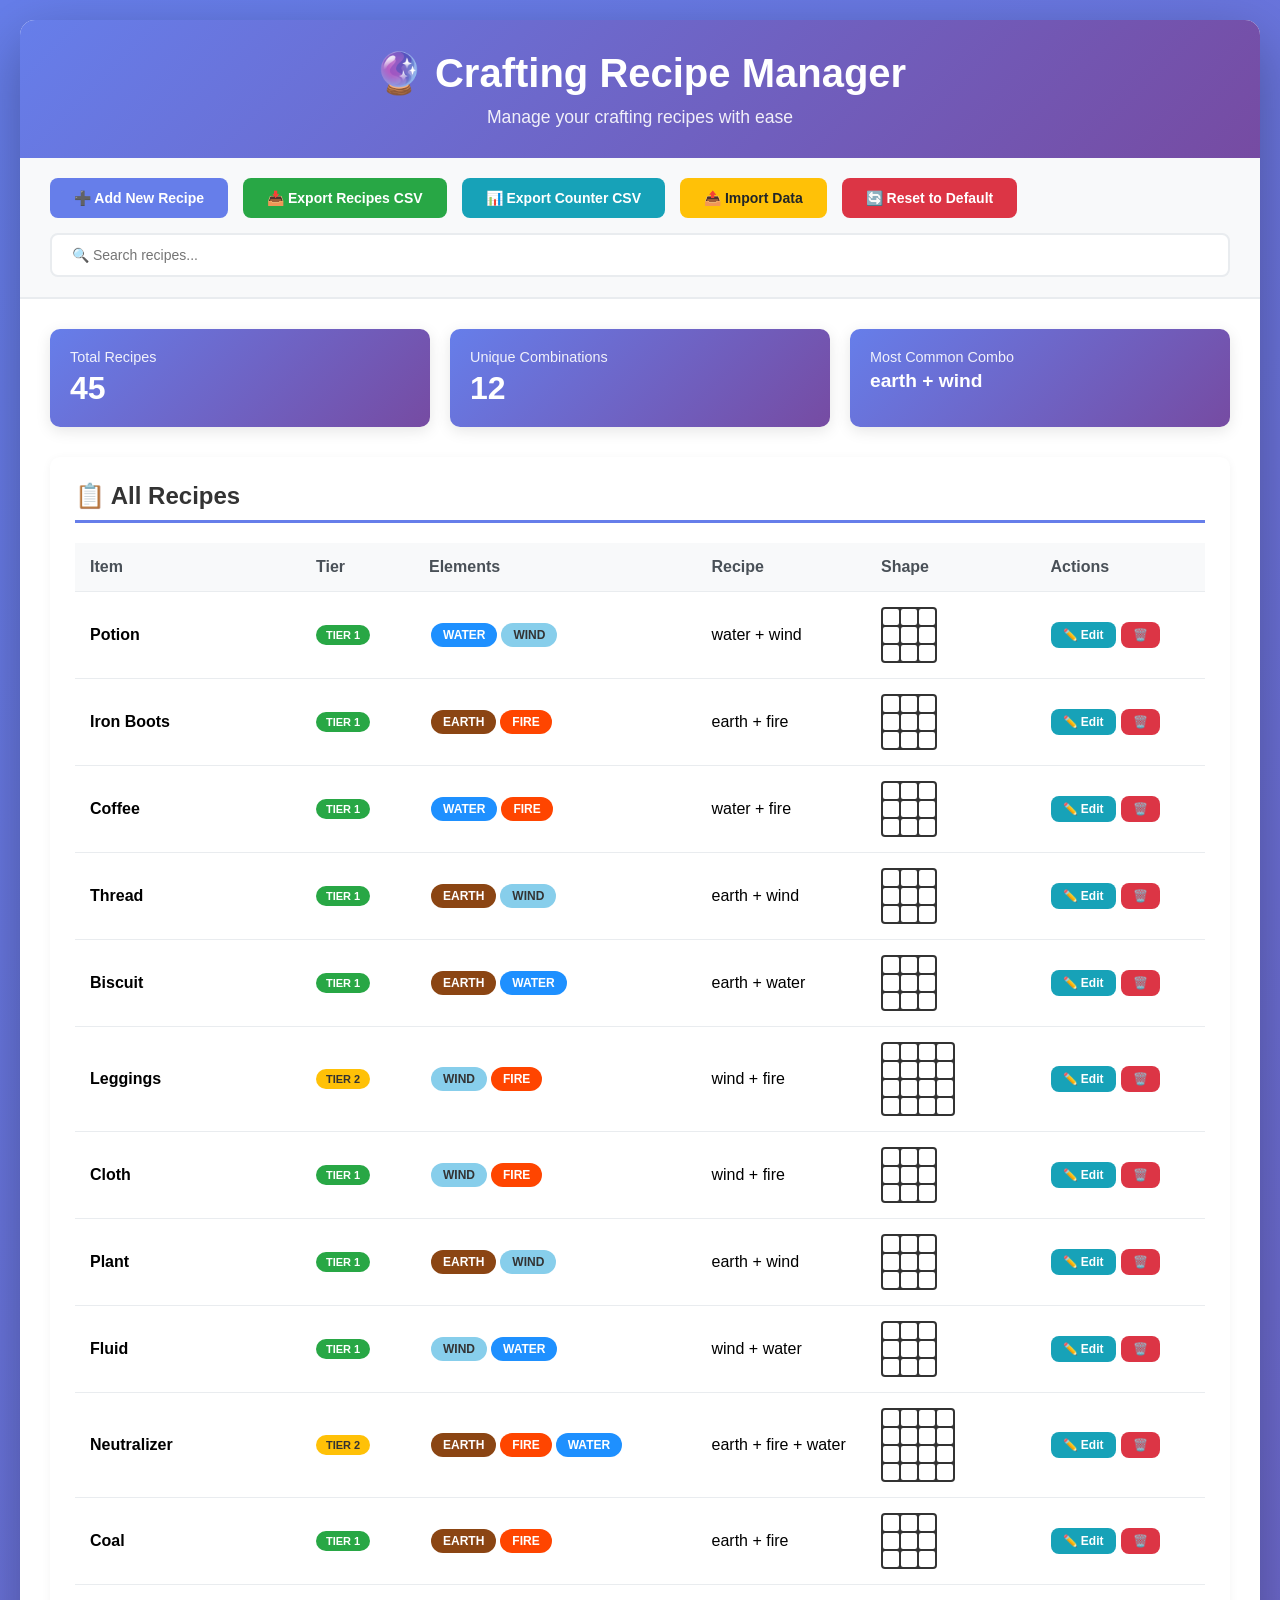
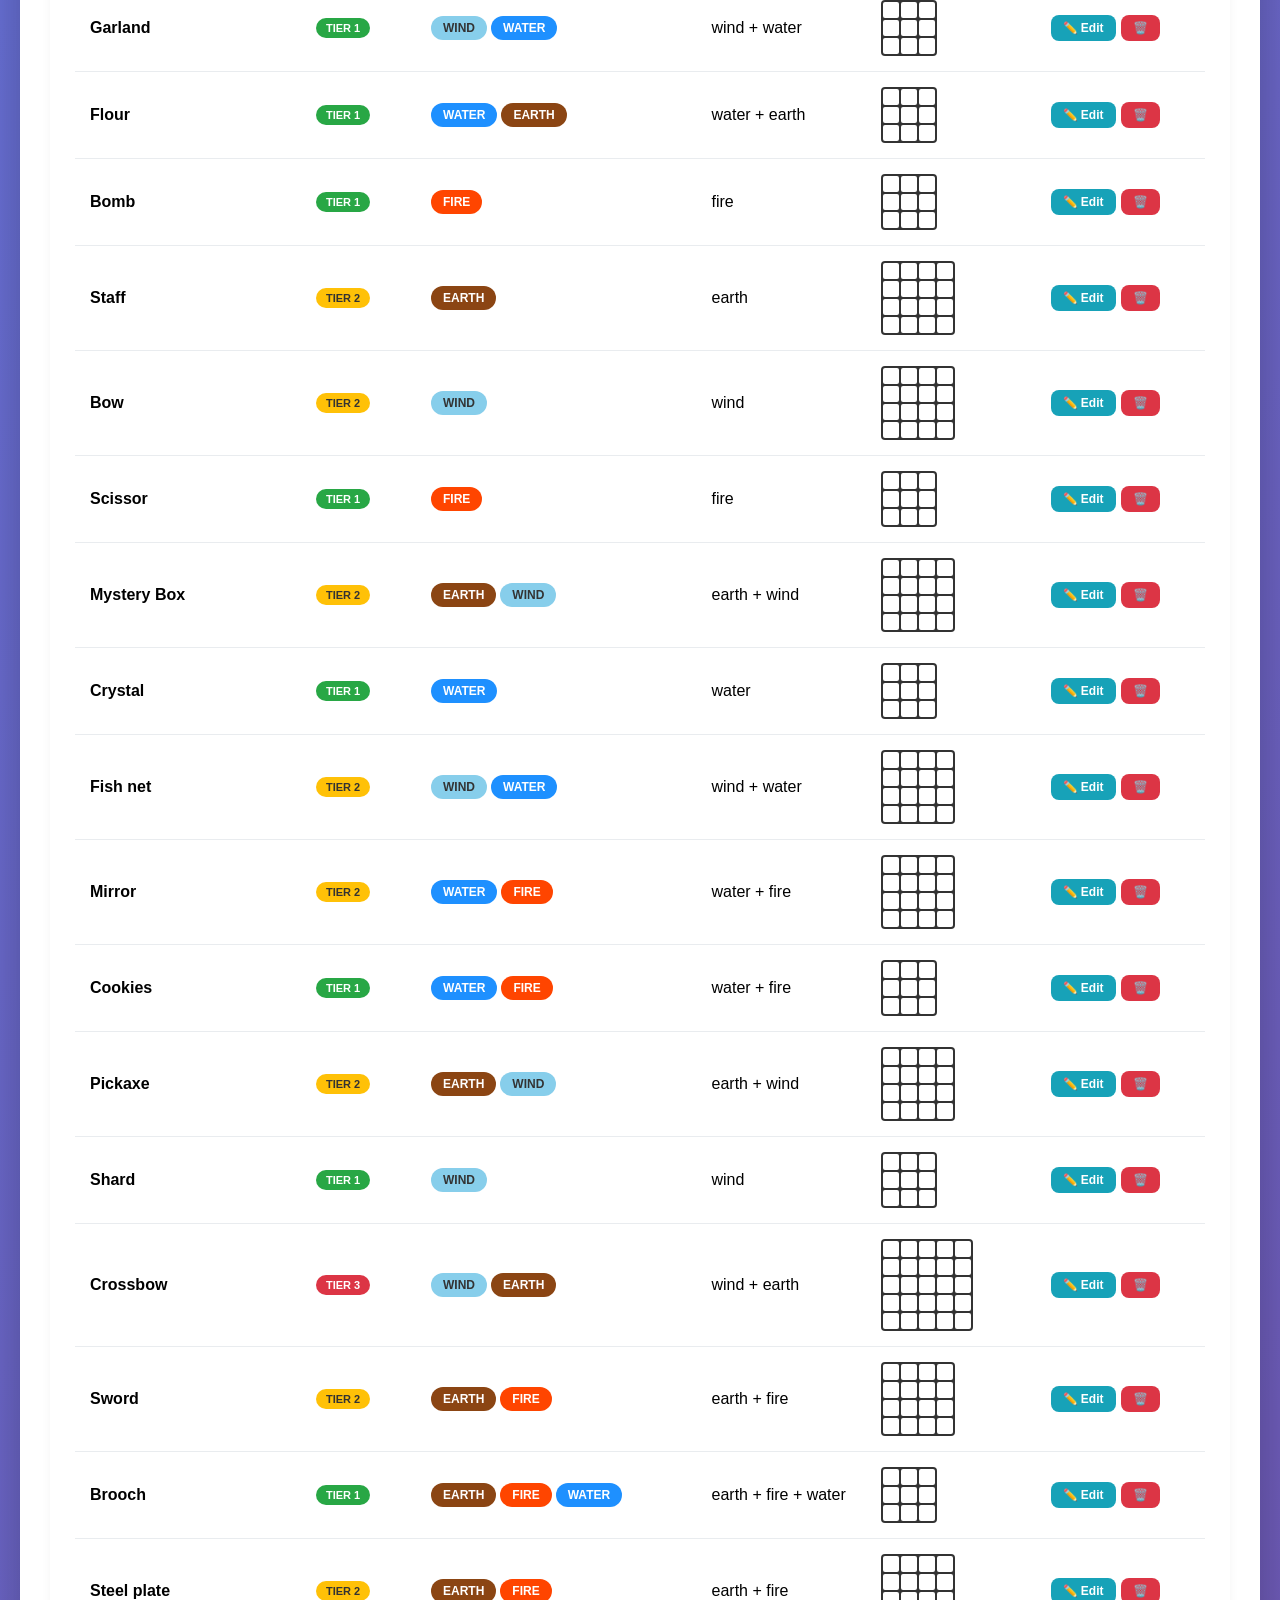
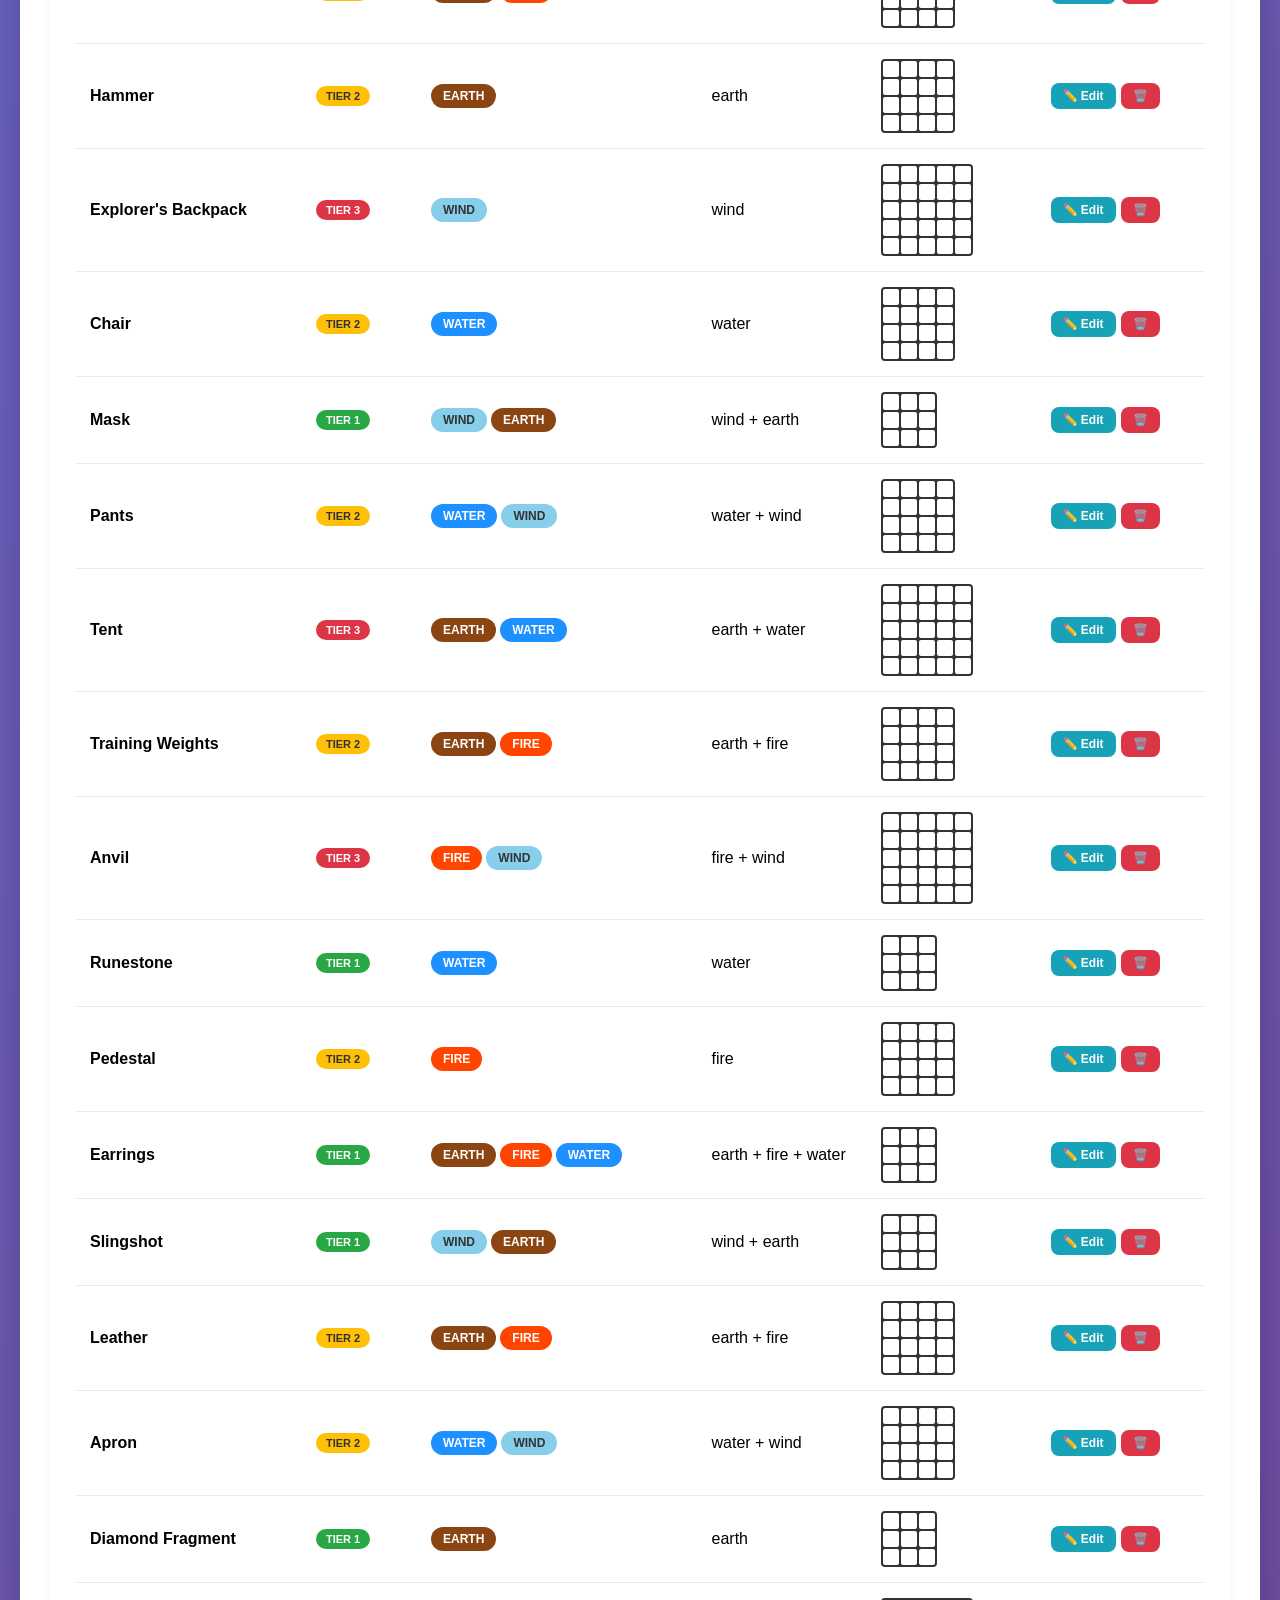
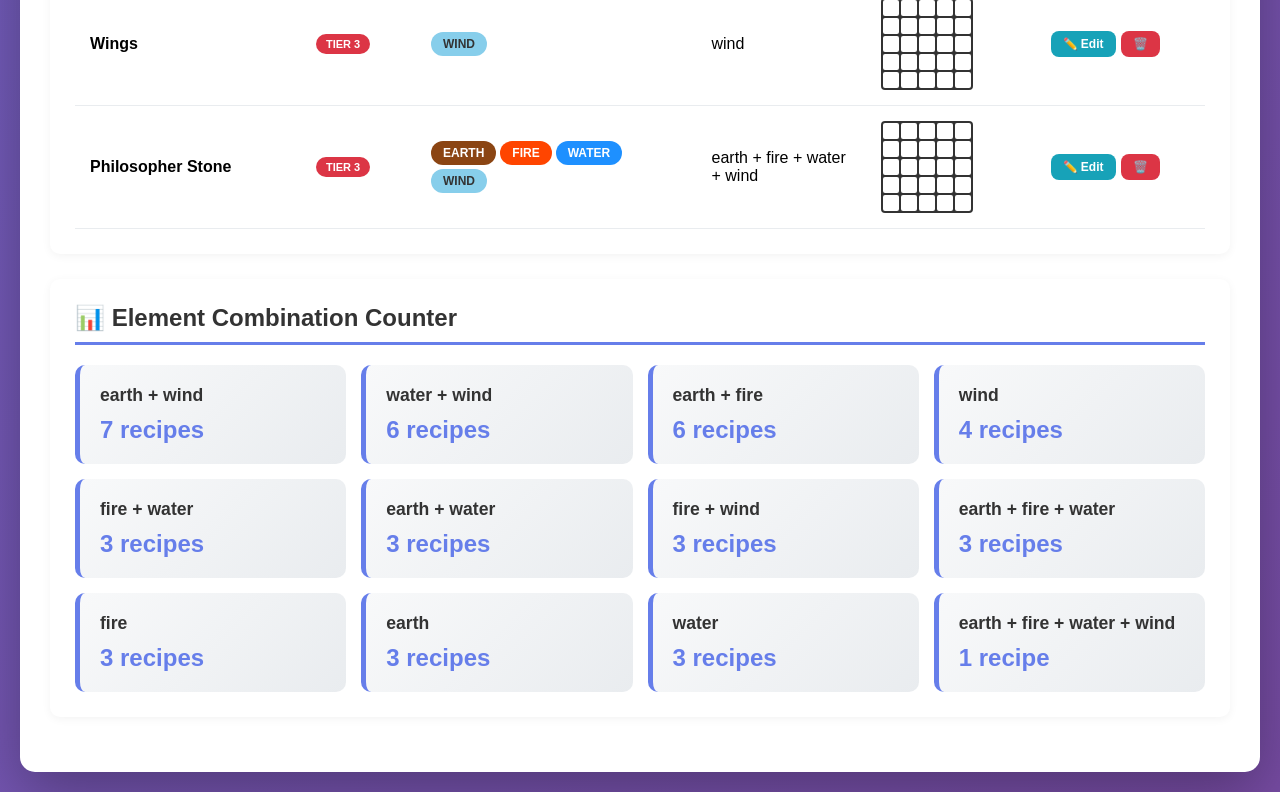
==== crafting_recipe.html @ b65d16c3 "initial" ====
<!DOCTYPE html>
<html lang="en">
<head>
    <meta charset="UTF-8">
    <meta name="viewport" content="width=device-width, initial-scale=1.0">
    <title>Crafting Recipe Manager</title>
    <style>
        * {
            margin: 0;
            padding: 0;
            box-sizing: border-box;
        }

        body {
            font-family: 'Segoe UI', Tahoma, Geneva, Verdana, sans-serif;
            background: linear-gradient(135deg, #667eea 0%, #764ba2 100%);
            min-height: 100vh;
            padding: 20px;
        }

        .container {
            max-width: 1600px;
            margin: 0 auto;
            background: white;
            border-radius: 15px;
            box-shadow: 0 20px 60px rgba(0,0,0,0.3);
            overflow: hidden;
        }

        header {
            background: linear-gradient(135deg, #667eea 0%, #764ba2 100%);
            color: white;
            padding: 30px;
            text-align: center;
        }

        header h1 {
            font-size: 2.5em;
            margin-bottom: 10px;
        }

        header p {
            opacity: 0.9;
            font-size: 1.1em;
        }

        .toolbar {
            padding: 20px 30px;
            background: #f8f9fa;
            border-bottom: 2px solid #e9ecef;
            display: flex;
            gap: 15px;
            flex-wrap: wrap;
            align-items: center;
        }

        .btn {
            padding: 12px 24px;
            border: none;
            border-radius: 8px;
            font-size: 14px;
            font-weight: 600;
            cursor: pointer;
            transition: all 0.3s;
            display: inline-flex;
            align-items: center;
            gap: 8px;
        }

        .btn:hover {
            transform: translateY(-2px);
            box-shadow: 0 4px 12px rgba(0,0,0,0.15);
        }

        .btn-primary {
            background: #667eea;
            color: white;
        }

        .btn-primary:hover {
            background: #5568d3;
        }

        .btn-success {
            background: #28a745;
            color: white;
        }

        .btn-success:hover {
            background: #218838;
        }

        .btn-info {
            background: #17a2b8;
            color: white;
        }

        .btn-info:hover {
            background: #138496;
        }

        .btn-danger {
            background: #dc3545;
            color: white;
        }

        .btn-danger:hover {
            background: #c82333;
        }

        .btn-warning {
            background: #ffc107;
            color: #212529;
        }

        .btn-warning:hover {
            background: #e0a800;
        }

        .btn-sm {
            padding: 6px 12px;
            font-size: 12px;
        }

        .content {
            padding: 30px;
        }

        .stats-grid {
            display: grid;
            grid-template-columns: repeat(auto-fit, minmax(200px, 1fr));
            gap: 20px;
            margin-bottom: 30px;
        }

        .stat-card {
            background: linear-gradient(135deg, #667eea 0%, #764ba2 100%);
            color: white;
            padding: 20px;
            border-radius: 10px;
            box-shadow: 0 4px 15px rgba(0,0,0,0.1);
        }

        .stat-label {
            font-size: 0.9em;
            opacity: 0.9;
            margin-bottom: 5px;
        }

        .stat-value {
            font-size: 2em;
            font-weight: bold;
        }

        .section {
            background: white;
            border-radius: 10px;
            padding: 25px;
            margin-bottom: 25px;
            box-shadow: 0 2px 10px rgba(0,0,0,0.05);
        }

        .section-title {
            font-size: 1.5em;
            color: #333;
            margin-bottom: 20px;
            padding-bottom: 10px;
            border-bottom: 3px solid #667eea;
        }

        table {
            width: 100%;
            border-collapse: collapse;
            margin-top: 15px;
        }

        th, td {
            padding: 15px;
            text-align: left;
            border-bottom: 1px solid #e9ecef;
        }

        th {
            background: #f8f9fa;
            font-weight: 600;
            color: #495057;
            position: sticky;
            top: 0;
        }

        tr:hover {
            background: #f8f9fa;
        }

        .element {
            display: inline-block;
            padding: 5px 12px;
            margin: 2px;
            border-radius: 20px;
            font-size: 12px;
            font-weight: 600;
            text-transform: uppercase;
        }

        .earth { background: #8B4513; color: white; }
        .fire { background: #FF4500; color: white; }
        .water { background: #1E90FF; color: white; }
        .wind { background: #87CEEB; color: #333; }

        .tier-badge {
            display: inline-block;
            padding: 4px 10px;
            border-radius: 15px;
            font-size: 11px;
            font-weight: 700;
            text-transform: uppercase;
        }

        .tier-1 { background: #28a745; color: white; }
        .tier-2 { background: #ffc107; color: #333; }
        .tier-3 { background: #dc3545; color: white; }

        .shape-grid {
            display: inline-grid;
            gap: 2px;
            background: #333;
            padding: 2px;
            border-radius: 4px;
        }

        .shape-cell {
            width: 16px;
            height: 16px;
            background: white;
            border-radius: 2px;
        }

        .shape-cell.filled {
            background: #FF8C00;
        }

        .modal {
            display: none;
            position: fixed;
            z-index: 1000;
            left: 0;
            top: 0;
            width: 100%;
            height: 100%;
            background: rgba(0,0,0,0.6);
            animation: fadeIn 0.3s;
            overflow-y: auto;
        }

        @keyframes fadeIn {
            from { opacity: 0; }
            to { opacity: 1; }
        }

        .modal-content {
            background: white;
            margin: 3% auto;
            padding: 0;
            border-radius: 15px;
            width: 90%;
            max-width: 800px;
            box-shadow: 0 10px 40px rgba(0,0,0,0.3);
            animation: slideIn 0.3s;
        }

        @keyframes slideIn {
            from {
                transform: translateY(-50px);
                opacity: 0;
            }
            to {
                transform: translateY(0);
                opacity: 1;
            }
        }

        .modal-header {
            background: linear-gradient(135deg, #667eea 0%, #764ba2 100%);
            color: white;
            padding: 20px 30px;
            border-radius: 15px 15px 0 0;
            display: flex;
            justify-content: space-between;
            align-items: center;
        }

        .modal-header h2 {
            font-size: 1.5em;
        }

        .close {
            color: white;
            font-size: 28px;
            font-weight: bold;
            cursor: pointer;
            background: none;
            border: none;
            padding: 0;
            width: 30px;
            height: 30px;
            display: flex;
            align-items: center;
            justify-content: center;
            border-radius: 50%;
            transition: background 0.3s;
        }

        .close:hover {
            background: rgba(255,255,255,0.2);
        }

        .modal-body {
            padding: 30px;
            max-height: 70vh;
            overflow-y: auto;
        }

        .form-group {
            margin-bottom: 20px;
        }

        .form-group label {
            display: block;
            margin-bottom: 8px;
            font-weight: 600;
            color: #495057;
        }

        .form-group input, .form-group select {
            width: 100%;
            padding: 12px;
            border: 2px solid #e9ecef;
            border-radius: 8px;
            font-size: 14px;
            transition: border-color 0.3s;
        }

        .form-group input:focus, .form-group select:focus {
            outline: none;
            border-color: #667eea;
        }

        .checkbox-group {
            display: grid;
            grid-template-columns: repeat(2, 1fr);
            gap: 10px;
            margin-top: 10px;
        }

        .checkbox-label {
            display: flex;
            align-items: center;
            padding: 10px;
            border: 2px solid #e9ecef;
            border-radius: 8px;
            cursor: pointer;
            transition: all 0.3s;
        }

        .checkbox-label:hover {
            border-color: #667eea;
            background: #f8f9fa;
        }

        .checkbox-label input {
            margin-right: 10px;
            width: auto;
        }

        .checkbox-label.checked {
            border-color: #667eea;
            background: #e7e9fd;
        }

        .shape-editor {
            margin-top: 15px;
            padding: 20px;
            background: #f8f9fa;
            border-radius: 10px;
            border: 2px solid #e9ecef;
        }

        .shape-editor-title {
            font-weight: 600;
            margin-bottom: 15px;
            color: #333;
            display: flex;
            justify-content: space-between;
            align-items: center;
        }

        .shape-editor-grid {
            display: inline-grid;
            gap: 4px;
            background: #333;
            padding: 4px;
            border-radius: 8px;
            box-shadow: 0 4px 10px rgba(0,0,0,0.2);
        }

        .shape-editor-cell {
            width: 40px;
            height: 40px;
            background: white;
            border-radius: 4px;
            cursor: pointer;
            transition: all 0.2s;
            border: 2px solid transparent;
        }

        .shape-editor-cell:hover {
            border-color: #667eea;
            transform: scale(1.05);
        }

        .shape-editor-cell.active {
            background: #FF8C00;
            box-shadow: inset 0 2px 4px rgba(0,0,0,0.2);
        }

        .counter-grid {
            display: grid;
            grid-template-columns: repeat(auto-fill, minmax(250px, 1fr));
            gap: 15px;
        }

        .counter-card {
            background: linear-gradient(135deg, #f8f9fa 0%, #e9ecef 100%);
            padding: 20px;
            border-radius: 10px;
            border-left: 5px solid #667eea;
            transition: transform 0.3s;
        }

        .counter-card:hover {
            transform: translateX(5px);
        }

        .counter-combo {
            font-weight: 600;
            color: #333;
            margin-bottom: 10px;
            font-size: 1.1em;
        }

        .counter-count {
            font-size: 1.5em;
            color: #667eea;
            font-weight: bold;
        }

        .search-box {
            flex: 1;
            min-width: 250px;
        }

        .search-box input {
            width: 100%;
            padding: 12px 20px;
            border: 2px solid #e9ecef;
            border-radius: 8px;
            font-size: 14px;
        }

        .search-box input:focus {
            outline: none;
            border-color: #667eea;
        }

        .empty-state {
            text-align: center;
            padding: 60px 20px;
            color: #6c757d;
        }

        .toast {
            position: fixed;
            bottom: 30px;
            right: 30px;
            background: #28a745;
            color: white;
            padding: 15px 25px;
            border-radius: 8px;
            box-shadow: 0 4px 15px rgba(0,0,0,0.2);
            display: none;
            animation: slideInRight 0.3s;
            z-index: 2000;
        }

        @keyframes slideInRight {
            from {
                transform: translateX(100%);
            }
            to {
                transform: translateX(0);
            }
        }

        .action-buttons {
            display: flex;
            gap: 5px;
        }

        .clear-shape-btn {
            background: #dc3545;
            color: white;
            border: none;
            padding: 6px 12px;
            border-radius: 5px;
            cursor: pointer;
            font-size: 12px;
            font-weight: 600;
            transition: background 0.3s;
        }

        .clear-shape-btn:hover {
            background: #c82333;
        }

        @media (max-width: 768px) {
            .toolbar {
                flex-direction: column;
                align-items: stretch;
            }

            .btn {
                width: 100%;
                justify-content: center;
            }

            .search-box {
                width: 100%;
            }

            table {
                font-size: 12px;
            }

            th, td {
                padding: 10px;
            }

            .shape-editor-cell {
                width: 30px;
                height: 30px;
            }
        }
    </style>
</head>
<body>
    <div class="container">
        <header>
            <h1>🔮 Crafting Recipe Manager</h1>
            <p>Manage your crafting recipes with ease</p>
        </header>

        <div class="toolbar">
            <button class="btn btn-primary" onclick="openAddModal()">
                ➕ Add New Recipe
            </button>
            <button class="btn btn-success" onclick="downloadRecipesCSV()">
                📥 Export Recipes CSV
            </button>
            <button class="btn btn-info" onclick="downloadCounterCSV()">
                📊 Export Counter CSV
            </button>
            <button class="btn btn-warning" onclick="importData()">
                📤 Import Data
            </button>
            <button class="btn btn-danger" onclick="resetData()">
                🔄 Reset to Default
            </button>
            <div class="search-box">
                <input type="text" id="searchInput" placeholder="🔍 Search recipes..." oninput="filterRecipes()">
            </div>
        </div>

        <div class="content">
            <div class="stats-grid">
                <div class="stat-card">
                    <div class="stat-label">Total Recipes</div>
                    <div class="stat-value" id="totalRecipes">0</div>
                </div>
                <div class="stat-card">
                    <div class="stat-label">Unique Combinations</div>
                    <div class="stat-value" id="uniqueCombos">0</div>
                </div>
                <div class="stat-card">
                    <div class="stat-label">Most Common Combo</div>
                    <div class="stat-value" id="mostCommon" style="font-size: 1.2em;">-</div>
                </div>
            </div>

            <div class="section">
                <h2 class="section-title">📋 All Recipes</h2>
                <div id="recipeTableContainer"></div>
            </div>

            <div class="section">
                <h2 class="section-title">📊 Element Combination Counter</h2>
                <div class="counter-grid" id="counterGrid"></div>
            </div>
        </div>
    </div>

    <!-- Add/Edit Modal -->
    <div id="recipeModal" class="modal">
        <div class="modal-content">
            <div class="modal-header">
                <h2 id="modalTitle">Add New Recipe</h2>
                <button class="close" onclick="closeModal()">&times;</button>
            </div>
            <div class="modal-body">
                <form id="recipeForm" onsubmit="saveRecipe(event)">
                    <input type="hidden" id="editIndex" value="-1">
                    
                    <div class="form-group">
                        <label for="itemName">Item Name *</label>
                        <input type="text" id="itemName" required placeholder="Enter item name">
                    </div>

                    <div class="form-group">
                        <label for="itemTier">Tier *</label>
                        <select id="itemTier" required onchange="updateShapeGrid()">
                            <option value="1">Tier 1 (3x3 Grid)</option>
                            <option value="2">Tier 2 (4x4 Grid)</option>
                            <option value="3">Tier 3 (5x5 Grid)</option>
                        </select>
                    </div>

                    <div class="form-group">
                        <label>Elements * (Select at least one)</label>
                        <div class="checkbox-group">
                            <label class="checkbox-label" onclick="toggleCheckbox(this)">
                                <input type="checkbox" name="elements" value="earth">
                                <span>🌍 Earth</span>
                            </label>
                            <label class="checkbox-label" onclick="toggleCheckbox(this)">
                                <input type="checkbox" name="elements" value="fire">
                                <span>🔥 Fire</span>
                            </label>
                            <label class="checkbox-label" onclick="toggleCheckbox(this)">
                                <input type="checkbox" name="elements" value="water">
                                <span>💧 Water</span>
                            </label>
                            <label class="checkbox-label" onclick="toggleCheckbox(this)">
                                <input type="checkbox" name="elements" value="wind">
                                <span>💨 Wind</span>
                            </label>
                        </div>
                    </div>

                    <div class="shape-editor">
                        <div class="shape-editor-title">
                            <span>🎨 Recipe Shape Pattern</span>
                            <button type="button" class="clear-shape-btn" onclick="clearShape()">
                                Clear Pattern
                            </button>
                        </div>
                        <div style="text-align: center;">
                            <div id="shapeEditorGrid" class="shape-editor-grid"></div>
                        </div>
                    </div>

                    <div style="display: flex; gap: 10px; margin-top: 30px;">
                        <button type="submit" class="btn btn-primary" style="flex: 1;">
                            💾 Save Recipe
                        </button>
                        <button type="button" class="btn btn-danger" onclick="closeModal()" style="flex: 1;">
                            ❌ Cancel
                        </button>
                    </div>
                </form>
            </div>
        </div>
    </div>

    <!-- Toast Notification -->
    <div id="toast" class="toast"></div>

    <script>
        const defaultRecipes = [
            { item: "Potion", elements: ["water", "wind"], tier: 1, shape: [0,0,0,0,0,0,0,0,0] },
            { item: "Iron Boots", elements: ["earth", "fire"], tier: 1, shape: [0,0,0,0,0,0,0,0,0] },
            { item: "Coffee", elements: ["water", "fire"], tier: 1, shape: [0,0,0,0,0,0,0,0,0] },
            { item: "Thread", elements: ["earth", "wind"], tier: 1, shape: [0,0,0,0,0,0,0,0,0] },
            { item: "Biscuit", elements: ["earth", "water"], tier: 1, shape: [0,0,0,0,0,0,0,0,0] },
            { item: "Leggings", elements: ["wind", "fire"], tier: 2, shape: [0,0,0,0,0,0,0,0,0,0,0,0,0,0,0,0] },
            { item: "Cloth", elements: ["wind", "fire"], tier: 1, shape: [0,0,0,0,0,0,0,0,0] },
            { item: "Plant", elements: ["earth", "wind"], tier: 1, shape: [0,0,0,0,0,0,0,0,0] },
            { item: "Fluid", elements: ["wind", "water"], tier: 1, shape: [0,0,0,0,0,0,0,0,0] },
            { item: "Neutralizer", elements: ["earth", "fire", "water"], tier: 2, shape: [0,0,0,0,0,0,0,0,0,0,0,0,0,0,0,0] },
            { item: "Coal", elements: ["earth", "fire"], tier: 1, shape: [0,0,0,0,0,0,0,0,0] },
            { item: "Garland", elements: ["wind", "water"], tier: 1, shape: [0,0,0,0,0,0,0,0,0] },
            { item: "Flour", elements: ["water", "earth"], tier: 1, shape: [0,0,0,0,0,0,0,0,0] },
            { item: "Bomb", elements: ["fire"], tier: 1, shape: [0,0,0,0,0,0,0,0,0] },
            { item: "Staff", elements: ["earth"], tier: 2, shape: [0,0,0,0,0,0,0,0,0,0,0,0,0,0,0,0] },
            { item: "Bow", elements: ["wind"], tier: 2, shape: [0,0,0,0,0,0,0,0,0,0,0,0,0,0,0,0] },
            { item: "Scissor", elements: ["fire"], tier: 1, shape: [0,0,0,0,0,0,0,0,0] },
            { item: "Mystery Box", elements: ["earth", "wind"], tier: 2, shape: [0,0,0,0,0,0,0,0,0,0,0,0,0,0,0,0] },
            { item: "Crystal", elements: ["water"], tier: 1, shape: [0,0,0,0,0,0,0,0,0] },
            { item: "Fish net", elements: ["wind", "water"], tier: 2, shape: [0,0,0,0,0,0,0,0,0,0,0,0,0,0,0,0] },
            { item: "Mirror", elements: ["water", "fire"], tier: 2, shape: [0,0,0,0,0,0,0,0,0,0,0,0,0,0,0,0] },
            { item: "Cookies", elements: ["water", "fire"], tier: 1, shape: [0,0,0,0,0,0,0,0,0] },
            { item: "Pickaxe", elements: ["earth", "wind"], tier: 2, shape: [0,0,0,0,0,0,0,0,0,0,0,0,0,0,0,0] },
            { item: "Shard", elements: ["wind"], tier: 1, shape: [0,0,0,0,0,0,0,0,0] },
            { item: "Crossbow", elements: ["wind", "earth"], tier: 3, shape: [0,0,0,0,0,0,0,0,0,0,0,0,0,0,0,0,0,0,0,0,0,0,0,0,0] },
            { item: "Sword", elements: ["earth", "fire"], tier: 2, shape: [0,0,0,0,0,0,0,0,0,0,0,0,0,0,0,0] },
            { item: "Brooch", elements: ["earth", "fire", "water"], tier: 1, shape: [0,0,0,0,0,0,0,0,0] },
            { item: "Steel plate", elements: ["earth", "fire"], tier: 2, shape: [0,0,0,0,0,0,0,0,0,0,0,0,0,0,0,0] },
            { item: "Hammer", elements: ["earth"], tier: 2, shape: [0,0,0,0,0,0,0,0,0,0,0,0,0,0,0,0] },
            { item: "Explorer's Backpack", elements: ["wind"], tier: 3, shape: [0,0,0,0,0,0,0,0,0,0,0,0,0,0,0,0,0,0,0,0,0,0,0,0,0] },
            { item: "Chair", elements: ["water"], tier: 2, shape: [0,0,0,0,0,0,0,0,0,0,0,0,0,0,0,0] },
            { item: "Mask", elements: ["wind", "earth"], tier: 1, shape: [0,0,0,0,0,0,0,0,0] },
            { item: "Pants", elements: ["water", "wind"], tier: 2, shape: [0,0,0,0,0,0,0,0,0,0,0,0,0,0,0,0] },
            { item: "Tent", elements: ["earth", "water"], tier: 3, shape: [0,0,0,0,0,0,0,0,0,0,0,0,0,0,0,0,0,0,0,0,0,0,0,0,0] },
            { item: "Training Weights", elements: ["earth", "fire"], tier: 2, shape: [0,0,0,0,0,0,0,0,0,0,0,0,0,0,0,0] },
            { item: "Anvil", elements: ["fire", "wind"], tier: 3, shape: [0,0,0,0,0,0,0,0,0,0,0,0,0,0,0,0,0,0,0,0,0,0,0,0,0] },
            { item: "Runestone", elements: ["water"], tier: 1, shape: [0,0,0,0,0,0,0,0,0] },
            { item: "Pedestal", elements: ["fire"], tier: 2, shape: [0,0,0,0,0,0,0,0,0,0,0,0,0,0,0,0] },
            { item: "Earrings", elements: ["earth", "fire", "water"], tier: 1, shape: [0,0,0,0,0,0,0,0,0] },
            { item: "Slingshot", elements: ["wind", "earth"], tier: 1, shape: [0,0,0,0,0,0,0,0,0] },
            { item: "Leather", elements: ["earth", "fire"], tier: 2, shape: [0,0,0,0,0,0,0,0,0,0,0,0,0,0,0,0] },
            { item: "Apron", elements: ["water", "wind"], tier: 2, shape: [0,0,0,0,0,0,0,0,0,0,0,0,0,0,0,0] },
            { item: "Diamond Fragment", elements: ["earth"], tier: 1, shape: [0,0,0,0,0,0,0,0,0] },
            { item: "Wings", elements: ["wind"], tier: 3, shape: [0,0,0,0,0,0,0,0,0,0,0,0,0,0,0,0,0,0,0,0,0,0,0,0,0] },
            { item: "Philosopher Stone", elements: ["earth", "fire", "water", "wind"], tier: 3, shape: [0,0,0,0,0,0,0,0,0,0,0,0,0,0,0,0,0,0,0,0,0,0,0,0,0] }
        ];

        let recipes = [];
        let currentShape = [];

        function getGridSize(tier) {
            return tier === 1 ? 3 : tier === 2 ? 4 : 5;
        }

        function loadRecipes() {
            const saved = localStorage.getItem('craftingRecipes');
            recipes = saved ? JSON.parse(saved) : [...defaultRecipes];
            renderAll();
        }

        function saveToLocalStorage() {
            localStorage.setItem('craftingRecipes', JSON.stringify(recipes));
        }

        function renderAll() {
            renderRecipes();
            renderCounter();
            updateStats();
        }

        function createShapeGrid(shape, tier) {
            const size = getGridSize(tier);
            const grid = document.createElement('div');
            grid.className = 'shape-grid';
            grid.style.gridTemplateColumns = `repeat(${size}, 16px)`;
            
            for (let i = 0; i < size * size; i++) {
                const cell = document.createElement('div');
                cell.className = 'shape-cell';
                if (shape[i] === 1) {
                    cell.classList.add('filled');
                }
                grid.appendChild(cell);
            }
            
            return grid;
        }

        function renderRecipes() {
            const container = document.getElementById('recipeTableContainer');
            const searchTerm = document.getElementById('searchInput').value.toLowerCase();
            
            const filteredRecipes = recipes.filter(r => 
                r.item.toLowerCase().includes(searchTerm) ||
                r.elements.some(e => e.toLowerCase().includes(searchTerm)) ||
                `tier ${r.tier}`.includes(searchTerm)
            );

            if (filteredRecipes.length === 0) {
                container.innerHTML = `
                    <div class="empty-state">
                        <div style="font-size: 60px;">🔍</div>
                        <h3>No recipes found</h3>
                        <p>Try adjusting your search or add a new recipe</p>
                    </div>
                `;
                return;
            }

            let html = `
                <table>
                    <thead>
                        <tr>
                            <th style="width: 20%;">Item</th>
                            <th style="width: 10%;">Tier</th>
                            <th style="width: 25%;">Elements</th>
                            <th style="width: 15%;">Recipe</th>
                            <th style="width: 15%;">Shape</th>
                            <th style="width: 15%;">Actions</th>
                        </tr>
                    </thead>
                    <tbody>
            `;

            filteredRecipes.forEach((recipe, index) => {
                const actualIndex = recipes.findIndex(r => r === recipe);
                const elementsHtml = recipe.elements
                    .map(e => `<span class="element ${e}">${e}</span>`)
                    .join('');
                
                const shapeGridHtml = createShapeGrid(recipe.shape, recipe.tier).outerHTML;
                
                html += `
                    <tr>
                        <td><strong>${recipe.item}</strong></td>
                        <td><span class="tier-badge tier-${recipe.tier}">Tier ${recipe.tier}</span></td>
                        <td>${elementsHtml}</td>
                        <td>${recipe.elements.join(' + ')}</td>
                        <td>${shapeGridHtml}</td>
                        <td>
                            <div class="action-buttons">
                                <button class="btn btn-info btn-sm" onclick="editRecipe(${actualIndex})">
                                    ✏️ Edit
                                </button>
                                <button class="btn btn-danger btn-sm" onclick="deleteRecipe(${actualIndex})">
                                    🗑️
                                </button>
                            </div>
                        </td>
                    </tr>
                `;
            });

            html += '</tbody></table>';
            container.innerHTML = html;
        }

        function renderCounter() {
            const counterMap = {};
            
            recipes.forEach(recipe => {
                const combo = recipe.elements.slice().sort().join(' + ');
                counterMap[combo] = (counterMap[combo] || 0) + 1;
            });

            const sortedCombos = Object.entries(counterMap).sort((a, b) => b[1] - a[1]);
            const container = document.getElementById('counterGrid');
            
            container.innerHTML = sortedCombos.map(([combo, count]) => `
                <div class="counter-card">
                    <div class="counter-combo">${combo}</div>
                    <div class="counter-count">${count} recipe${count > 1 ? 's' : ''}</div>
                </div>
            `).join('');
        }

        function updateStats() {
            document.getElementById('totalRecipes').textContent = recipes.length;
            
            const counterMap = {};
            recipes.forEach(recipe => {
                const combo = recipe.elements.slice().sort().join(' + ');
                counterMap[combo] = (counterMap[combo] || 0) + 1;
            });
            
            document.getElementById('uniqueCombos').textContent = Object.keys(counterMap).length;
            
            const mostCommon = Object.entries(counterMap).sort((a, b) => b[1] - a[1])[0];
            document.getElementById('mostCommon').textContent = mostCommon ? mostCommon[0] : '-';
        }

        function updateShapeGrid() {
            const tier = parseInt(document.getElementById('itemTier').value);
            const size = getGridSize(tier);
            const totalCells = size * size;
            
            // Preserve existing pattern if possible, otherwise reset
            if (currentShape.length !== totalCells) {
                currentShape = new Array(totalCells).fill(0);
            }
            
            renderShapeEditor(size);
        }

        function renderShapeEditor(size) {
            const grid = document.getElementById('shapeEditorGrid');
            grid.innerHTML = '';
            grid.style.gridTemplateColumns = `repeat(${size}, 40px)`;
            
            for (let i = 0; i < size * size; i++) {
                const cell = document.createElement('div');
                cell.className = 'shape-editor-cell';
                if (currentShape[i] === 1) {
                    cell.classList.add('active');
                }
                cell.onclick = () => toggleShapeCell(i);
                grid.appendChild(cell);
            }
        }

        function toggleShapeCell(index) {
            currentShape[index] = currentShape[index] === 1 ? 0 : 1;
            const cells = document.querySelectorAll('.shape-editor-cell');
            cells[index].classList.toggle('active');
        }

        function clearShape() {
            currentShape = currentShape.map(() => 0);
            document.querySelectorAll('.shape-editor-cell').forEach(cell => {
                cell.classList.remove('active');
            });
            showToast('Shape pattern cleared!', 'warning');
        }

        function filterRecipes() {
            renderRecipes();
        }

        function openAddModal() {
            document.getElementById('modalTitle').textContent = 'Add New Recipe';
            document.getElementById('recipeForm').reset();
            document.getElementById('editIndex').value = '-1';
            document.getElementById('itemTier').value = '1';
            
            document.querySelectorAll('.checkbox-label').forEach(label => {
                label.classList.remove('checked');
            });
            
            currentShape = new Array(9).fill(0);
            updateShapeGrid();
            
            document.getElementById('recipeModal').style.display = 'block';
        }

        function editRecipe(index) {
            const recipe = recipes[index];
            document.getElementById('modalTitle').textContent = 'Edit Recipe';
            document.getElementById('itemName').value = recipe.item;
            document.getElementById('itemTier').value = recipe.tier;
            document.getElementById('editIndex').value = index;
            
            document.querySelectorAll('.checkbox-label').forEach(label => {
                const checkbox = label.querySelector('input');
                const isChecked = recipe.elements.includes(checkbox.value);
                checkbox.checked = isChecked;
                if (isChecked) {
                    label.classList.add('checked');
                } else {
                    label.classList.remove('checked');
                }
            });
            
            currentShape = [...recipe.shape];
            updateShapeGrid();
            
            document.getElementById('recipeModal').style.display = 'block';
        }

        function deleteRecipe(index) {
            if (confirm(`Are you sure you want to delete "${recipes[index].item}"?`)) {
                recipes.splice(index, 1);
                saveToLocalStorage();
                renderAll();
                showToast('Recipe deleted successfully!', 'danger');
            }
        }

        function closeModal() {
            document.getElementById('recipeModal').style.display = 'none';
        }

        function toggleCheckbox(label) {
            const checkbox = label.querySelector('input');
            checkbox.checked = !checkbox.checked;
            label.classList.toggle('checked', checkbox.checked);
        }

        function saveRecipe(event) {
            event.preventDefault();
            
            const itemName = document.getElementById('itemName').value.trim();
            const tier = parseInt(document.getElementById('itemTier').value);
            const checkedElements = Array.from(document.querySelectorAll('input[name="elements"]:checked'))
                .map(cb => cb.value);
            
            if (checkedElements.length === 0) {
                alert('Please select at least one element!');
                return;
            }

            const editIndex = parseInt(document.getElementById('editIndex').value);
            const recipe = {
                item: itemName,
                elements: checkedElements,
                tier: tier,
                shape: [...currentShape]
            };

            if (editIndex >= 0) {
                recipes[editIndex] = recipe;
                showToast('Recipe updated successfully!');
            } else {
                recipes.push(recipe);
                showToast('Recipe added successfully!');
            }

            saveToLocalStorage();
            renderAll();
            closeModal();
        }

        function downloadRecipesCSV() {
            let csv = 'Item,Tier,Elements,Recipe,Shape\n';
            recipes.forEach(recipe => {
                const elements = recipe.elements.join(' ');
                const recipeText = recipe.elements.join(' + ');
                const shapeText = recipe.shape.join('');
                csv += `"${recipe.item}",${recipe.tier},"${elements}","${recipeText}","${shapeText}"\n`;
            });
            downloadCSV(csv, 'crafting_recipes.csv');
            showToast('Recipes CSV downloaded!');
        }

        function downloadCounterCSV() {
            const counterMap = {};
            recipes.forEach(recipe => {
                const combo = recipe.elements.slice().sort().join(' + ');
                counterMap[combo] = (counterMap[combo] || 0) + 1;
            });

            const sortedCombos = Object.entries(counterMap).sort((a, b) => b[1] - a[1]);
            
            let csv = 'Element Combination,Count\n';
            sortedCombos.forEach(([combo, count]) => {
                csv += `"${combo}",${count}\n`;
            });
            
            downloadCSV(csv, 'element_combination_counter.csv');
            showToast('Counter CSV downloaded!');
        }

        function downloadCSV(content, filename) {
            const blob = new Blob([content], { type: 'text/csv;charset=utf-8;' });
            const link = document.createElement('a');
            const url = URL.createObjectURL(blob);
            link.setAttribute('href', url);
            link.setAttribute('download', filename);
            link.style.visibility = 'hidden';
            document.body.appendChild(link);
            link.click();
            document.body.removeChild(link);
        }

        function importData() {
            const input = document.createElement('input');
            input.type = 'file';
            input.accept = '.json';
            input.onchange = (e) => {
                const file = e.target.files[0];
                const reader = new FileReader();
                reader.onload = (event) => {
                    try {
                        const data = JSON.parse(event.target.result);
                        if (Array.isArray(data) && data.every(r => r.item && r.elements && r.tier && r.shape)) {
                            if (confirm('This will replace all current recipes. Continue?')) {
                                recipes = data;
                                saveToLocalStorage();
                                renderAll();
                                showToast('Data imported successfully!');
                            }
                        } else {
                            alert('Invalid file format!');
                        }
                    } catch (error) {
                        alert('Error reading file: ' + error.message);
                    }
                };
                reader.readAsText(file);
            };
            input.click();
        }

        function resetData() {
            if (confirm('This will reset all recipes to default. Continue?')) {
                recipes = [...defaultRecipes];
                saveToLocalStorage();
                renderAll();
                showToast('Data reset to default!', 'warning');
            }
        }

        function showToast(message, type = 'success') {
            const toast = document.getElementById('toast');
            toast.textContent = message;
            toast.style.background = type === 'danger' ? '#dc3545' : 
                                     type === 'warning' ? '#ffc107' : '#28a745';
            toast.style.display = 'block';
            setTimeout(() => {
                toast.style.display = 'none';
            }, 3000);
        }

        window.onclick = function(event) {
            const modal = document.getElementById('recipeModal');
            if (event.target === modal) {
                closeModal();
            }
        }

        loadRecipes();
    </script>
</body>
</html>
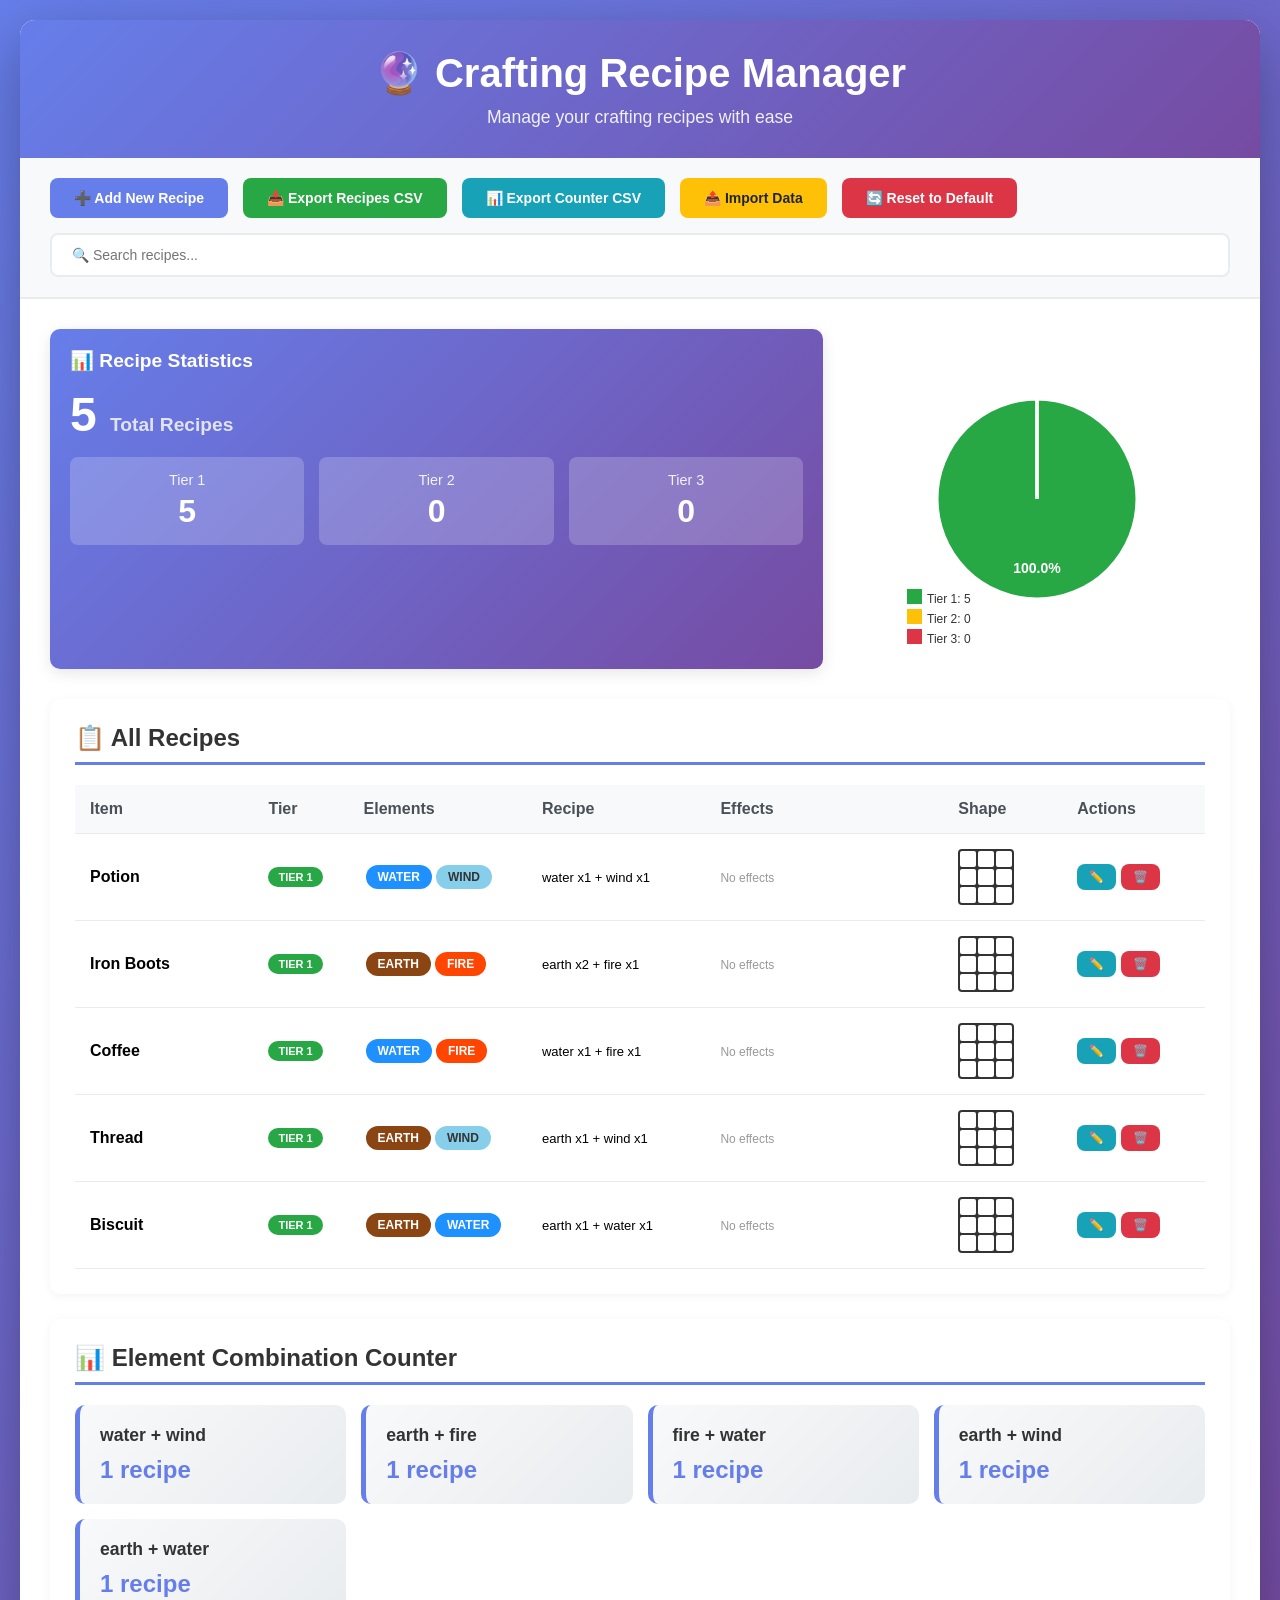
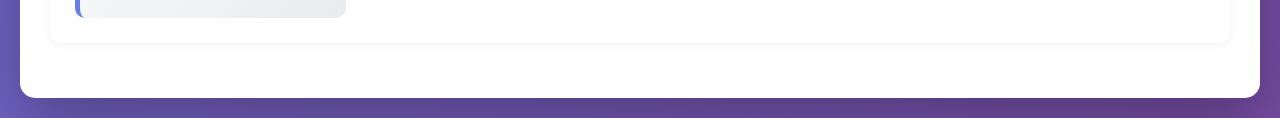
==== commit 8776d586: "owo" ====
--- a/crafting_recipe.html
+++ b/crafting_recipe.html
@@ -19,7 +19,7 @@
         }
 
         .container {
-            max-width: 1600px;
+            max-width: 1800px;
             margin: 0 auto;
             background: white;
             border-radius: 15px;
@@ -128,7 +128,7 @@
 
         .stats-grid {
             display: grid;
-            grid-template-columns: repeat(auto-fit, minmax(200px, 1fr));
+            grid-template-columns: 2fr 1fr;
             gap: 20px;
             margin-bottom: 30px;
         }
@@ -141,15 +141,44 @@
             box-shadow: 0 4px 15px rgba(0,0,0,0.1);
         }
 
-        .stat-label {
+        .stat-card-title {
+            font-size: 1.2em;
+            margin-bottom: 15px;
+            font-weight: 600;
+        }
+
+        .tier-breakdown {
+            display: grid;
+            grid-template-columns: repeat(3, 1fr);
+            gap: 15px;
+            margin-top: 15px;
+        }
+
+        .tier-stat {
+            background: rgba(255,255,255,0.2);
+            padding: 15px;
+            border-radius: 8px;
+            text-align: center;
+        }
+
+        .tier-stat-label {
             font-size: 0.9em;
             opacity: 0.9;
             margin-bottom: 5px;
         }
 
-        .stat-value {
+        .tier-stat-value {
             font-size: 2em;
             font-weight: bold;
+        }
+
+        .chart-container {
+            background: white;
+            padding: 20px;
+            border-radius: 10px;
+            display: flex;
+            align-items: center;
+            justify-content: center;
         }
 
         .section {
@@ -202,6 +231,19 @@
             text-transform: uppercase;
         }
 
+        .element-with-amount {
+            display: inline-flex;
+            align-items: center;
+            gap: 5px;
+        }
+
+        .element-amount {
+            background: rgba(0,0,0,0.2);
+            padding: 2px 6px;
+            border-radius: 10px;
+            font-size: 11px;
+        }
+
         .earth { background: #8B4513; color: white; }
         .fire { background: #FF4500; color: white; }
         .water { background: #1E90FF; color: white; }
@@ -219,6 +261,23 @@
         .tier-1 { background: #28a745; color: white; }
         .tier-2 { background: #ffc107; color: #333; }
         .tier-3 { background: #dc3545; color: white; }
+
+        .effects-list {
+            list-style: none;
+            padding: 0;
+            margin: 0;
+        }
+
+        .effects-list li {
+            padding: 3px 0;
+            font-size: 13px;
+            color: #495057;
+        }
+
+        .effects-list li:before {
+            content: "★ ";
+            color: #ffc107;
+        }
 
         .shape-grid {
             display: inline-grid;
@@ -263,7 +322,7 @@
             padding: 0;
             border-radius: 15px;
             width: 90%;
-            max-width: 800px;
+            max-width: 900px;
             box-shadow: 0 10px 40px rgba(0,0,0,0.3);
             animation: slideIn 0.3s;
         }
@@ -331,7 +390,7 @@
             color: #495057;
         }
 
-        .form-group input, .form-group select {
+        .form-group input, .form-group select, .form-group textarea {
             width: 100%;
             padding: 12px;
             border: 2px solid #e9ecef;
@@ -340,14 +399,19 @@
             transition: border-color 0.3s;
         }
 
-        .form-group input:focus, .form-group select:focus {
+        .form-group textarea {
+            resize: vertical;
+            min-height: 80px;
+        }
+
+        .form-group input:focus, .form-group select:focus, .form-group textarea:focus {
             outline: none;
             border-color: #667eea;
         }
 
         .checkbox-group {
             display: grid;
-            grid-template-columns: repeat(2, 1fr);
+            grid-template-columns: 1fr;
             gap: 10px;
             margin-top: 10px;
         }
@@ -355,6 +419,7 @@
         .checkbox-label {
             display: flex;
             align-items: center;
+            gap: 10px;
             padding: 10px;
             border: 2px solid #e9ecef;
             border-radius: 8px;
@@ -367,9 +432,17 @@
             background: #f8f9fa;
         }
 
-        .checkbox-label input {
-            margin-right: 10px;
+        .checkbox-label input[type="checkbox"] {
+            margin: 0;
             width: auto;
+        }
+
+        .checkbox-label input[type="number"] {
+            width: 80px;
+            padding: 6px;
+            border: 2px solid #e9ecef;
+            border-radius: 5px;
+            margin-left: auto;
         }
 
         .checkbox-label.checked {
@@ -421,6 +494,26 @@
         .shape-editor-cell.active {
             background: #FF8C00;
             box-shadow: inset 0 2px 4px rgba(0,0,0,0.2);
+        }
+
+        .effects-inputs {
+            display: grid;
+            gap: 10px;
+        }
+
+        .effect-input {
+            display: flex;
+            align-items: center;
+            gap: 10px;
+        }
+
+        .effect-input label {
+            min-width: 80px;
+            margin: 0;
+        }
+
+        .effect-input input {
+            flex: 1;
         }
 
         .counter-grid {
@@ -522,7 +615,16 @@
             background: #c82333;
         }
 
+        #pieChart {
+            max-width: 300px;
+            max-height: 300px;
+        }
+
         @media (max-width: 768px) {
+            .stats-grid {
+                grid-template-columns: 1fr;
+            }
+
             .toolbar {
                 flex-direction: column;
                 align-items: stretch;
@@ -583,16 +685,27 @@
         <div class="content">
             <div class="stats-grid">
                 <div class="stat-card">
-                    <div class="stat-label">Total Recipes</div>
-                    <div class="stat-value" id="totalRecipes">0</div>
+                    <div class="stat-card-title">📊 Recipe Statistics</div>
+                    <div style="font-size: 3em; font-weight: bold; margin: 10px 0;">
+                        <span id="totalRecipes">0</span> <span style="font-size: 0.4em; opacity: 0.8;">Total Recipes</span>
+                    </div>
+                    <div class="tier-breakdown">
+                        <div class="tier-stat">
+                            <div class="tier-stat-label">Tier 1</div>
+                            <div class="tier-stat-value" id="tier1Count">0</div>
+                        </div>
+                        <div class="tier-stat">
+                            <div class="tier-stat-label">Tier 2</div>
+                            <div class="tier-stat-value" id="tier2Count">0</div>
+                        </div>
+                        <div class="tier-stat">
+                            <div class="tier-stat-label">Tier 3</div>
+                            <div class="tier-stat-value" id="tier3Count">0</div>
+                        </div>
+                    </div>
                 </div>
-                <div class="stat-card">
-                    <div class="stat-label">Unique Combinations</div>
-                    <div class="stat-value" id="uniqueCombos">0</div>
-                </div>
-                <div class="stat-card">
-                    <div class="stat-label">Most Common Combo</div>
-                    <div class="stat-value" id="mostCommon" style="font-size: 1.2em;">-</div>
+                <div class="chart-container">
+                    <canvas id="pieChart"></canvas>
                 </div>
             </div>
 
@@ -634,24 +747,46 @@
                     </div>
 
                     <div class="form-group">
-                        <label>Elements * (Select at least one)</label>
+                        <label>Elements & Amounts * (Check element and set amount needed)</label>
                         <div class="checkbox-group">
-                            <label class="checkbox-label" onclick="toggleCheckbox(this)">
-                                <input type="checkbox" name="elements" value="earth">
+                            <label class="checkbox-label" id="earthLabel">
+                                <input type="checkbox" name="elements" value="earth" onchange="toggleElementCheckbox(this)">
                                 <span>🌍 Earth</span>
+                                <input type="number" id="earthAmount" min="1" max="99" value="1" placeholder="Qty" disabled>
                             </label>
-                            <label class="checkbox-label" onclick="toggleCheckbox(this)">
-                                <input type="checkbox" name="elements" value="fire">
+                            <label class="checkbox-label" id="fireLabel">
+                                <input type="checkbox" name="elements" value="fire" onchange="toggleElementCheckbox(this)">
                                 <span>🔥 Fire</span>
+                                <input type="number" id="fireAmount" min="1" max="99" value="1" placeholder="Qty" disabled>
                             </label>
-                            <label class="checkbox-label" onclick="toggleCheckbox(this)">
-                                <input type="checkbox" name="elements" value="water">
+                            <label class="checkbox-label" id="waterLabel">
+                                <input type="checkbox" name="elements" value="water" onchange="toggleElementCheckbox(this)">
                                 <span>💧 Water</span>
+                                <input type="number" id="waterAmount" min="1" max="99" value="1" placeholder="Qty" disabled>
                             </label>
-                            <label class="checkbox-label" onclick="toggleCheckbox(this)">
-                                <input type="checkbox" name="elements" value="wind">
+                            <label class="checkbox-label" id="windLabel">
+                                <input type="checkbox" name="elements" value="wind" onchange="toggleElementCheckbox(this)">
                                 <span>💨 Wind</span>
+                                <input type="number" id="windAmount" min="1" max="99" value="1" placeholder="Qty" disabled>
                             </label>
+                        </div>
+                    </div>
+
+                    <div class="form-group">
+                        <label>Effects (Optional)</label>
+                        <div class="effects-inputs">
+                            <div class="effect-input">
+                                <label>Effect 1 ★</label>
+                                <input type="text" id="effect1" placeholder="Enter effect description">
+                            </div>
+                            <div class="effect-input">
+                                <label>Effect 2 ★</label>
+                                <input type="text" id="effect2" placeholder="Enter effect description">
+                            </div>
+                            <div class="effect-input">
+                                <label>Effect 3 ★</label>
+                                <input type="text" id="effect3" placeholder="Enter effect description">
+                            </div>
                         </div>
                     </div>
 
@@ -685,55 +820,16 @@
 
     <script>
         const defaultRecipes = [
-            { item: "Potion", elements: ["water", "wind"], tier: 1, shape: [0,0,0,0,0,0,0,0,0] },
-            { item: "Iron Boots", elements: ["earth", "fire"], tier: 1, shape: [0,0,0,0,0,0,0,0,0] },
-            { item: "Coffee", elements: ["water", "fire"], tier: 1, shape: [0,0,0,0,0,0,0,0,0] },
-            { item: "Thread", elements: ["earth", "wind"], tier: 1, shape: [0,0,0,0,0,0,0,0,0] },
-            { item: "Biscuit", elements: ["earth", "water"], tier: 1, shape: [0,0,0,0,0,0,0,0,0] },
-            { item: "Leggings", elements: ["wind", "fire"], tier: 2, shape: [0,0,0,0,0,0,0,0,0,0,0,0,0,0,0,0] },
-            { item: "Cloth", elements: ["wind", "fire"], tier: 1, shape: [0,0,0,0,0,0,0,0,0] },
-            { item: "Plant", elements: ["earth", "wind"], tier: 1, shape: [0,0,0,0,0,0,0,0,0] },
-            { item: "Fluid", elements: ["wind", "water"], tier: 1, shape: [0,0,0,0,0,0,0,0,0] },
-            { item: "Neutralizer", elements: ["earth", "fire", "water"], tier: 2, shape: [0,0,0,0,0,0,0,0,0,0,0,0,0,0,0,0] },
-            { item: "Coal", elements: ["earth", "fire"], tier: 1, shape: [0,0,0,0,0,0,0,0,0] },
-            { item: "Garland", elements: ["wind", "water"], tier: 1, shape: [0,0,0,0,0,0,0,0,0] },
-            { item: "Flour", elements: ["water", "earth"], tier: 1, shape: [0,0,0,0,0,0,0,0,0] },
-            { item: "Bomb", elements: ["fire"], tier: 1, shape: [0,0,0,0,0,0,0,0,0] },
-            { item: "Staff", elements: ["earth"], tier: 2, shape: [0,0,0,0,0,0,0,0,0,0,0,0,0,0,0,0] },
-            { item: "Bow", elements: ["wind"], tier: 2, shape: [0,0,0,0,0,0,0,0,0,0,0,0,0,0,0,0] },
-            { item: "Scissor", elements: ["fire"], tier: 1, shape: [0,0,0,0,0,0,0,0,0] },
-            { item: "Mystery Box", elements: ["earth", "wind"], tier: 2, shape: [0,0,0,0,0,0,0,0,0,0,0,0,0,0,0,0] },
-            { item: "Crystal", elements: ["water"], tier: 1, shape: [0,0,0,0,0,0,0,0,0] },
-            { item: "Fish net", elements: ["wind", "water"], tier: 2, shape: [0,0,0,0,0,0,0,0,0,0,0,0,0,0,0,0] },
-            { item: "Mirror", elements: ["water", "fire"], tier: 2, shape: [0,0,0,0,0,0,0,0,0,0,0,0,0,0,0,0] },
-            { item: "Cookies", elements: ["water", "fire"], tier: 1, shape: [0,0,0,0,0,0,0,0,0] },
-            { item: "Pickaxe", elements: ["earth", "wind"], tier: 2, shape: [0,0,0,0,0,0,0,0,0,0,0,0,0,0,0,0] },
-            { item: "Shard", elements: ["wind"], tier: 1, shape: [0,0,0,0,0,0,0,0,0] },
-            { item: "Crossbow", elements: ["wind", "earth"], tier: 3, shape: [0,0,0,0,0,0,0,0,0,0,0,0,0,0,0,0,0,0,0,0,0,0,0,0,0] },
-            { item: "Sword", elements: ["earth", "fire"], tier: 2, shape: [0,0,0,0,0,0,0,0,0,0,0,0,0,0,0,0] },
-            { item: "Brooch", elements: ["earth", "fire", "water"], tier: 1, shape: [0,0,0,0,0,0,0,0,0] },
-            { item: "Steel plate", elements: ["earth", "fire"], tier: 2, shape: [0,0,0,0,0,0,0,0,0,0,0,0,0,0,0,0] },
-            { item: "Hammer", elements: ["earth"], tier: 2, shape: [0,0,0,0,0,0,0,0,0,0,0,0,0,0,0,0] },
-            { item: "Explorer's Backpack", elements: ["wind"], tier: 3, shape: [0,0,0,0,0,0,0,0,0,0,0,0,0,0,0,0,0,0,0,0,0,0,0,0,0] },
-            { item: "Chair", elements: ["water"], tier: 2, shape: [0,0,0,0,0,0,0,0,0,0,0,0,0,0,0,0] },
-            { item: "Mask", elements: ["wind", "earth"], tier: 1, shape: [0,0,0,0,0,0,0,0,0] },
-            { item: "Pants", elements: ["water", "wind"], tier: 2, shape: [0,0,0,0,0,0,0,0,0,0,0,0,0,0,0,0] },
-            { item: "Tent", elements: ["earth", "water"], tier: 3, shape: [0,0,0,0,0,0,0,0,0,0,0,0,0,0,0,0,0,0,0,0,0,0,0,0,0] },
-            { item: "Training Weights", elements: ["earth", "fire"], tier: 2, shape: [0,0,0,0,0,0,0,0,0,0,0,0,0,0,0,0] },
-            { item: "Anvil", elements: ["fire", "wind"], tier: 3, shape: [0,0,0,0,0,0,0,0,0,0,0,0,0,0,0,0,0,0,0,0,0,0,0,0,0] },
-            { item: "Runestone", elements: ["water"], tier: 1, shape: [0,0,0,0,0,0,0,0,0] },
-            { item: "Pedestal", elements: ["fire"], tier: 2, shape: [0,0,0,0,0,0,0,0,0,0,0,0,0,0,0,0] },
-            { item: "Earrings", elements: ["earth", "fire", "water"], tier: 1, shape: [0,0,0,0,0,0,0,0,0] },
-            { item: "Slingshot", elements: ["wind", "earth"], tier: 1, shape: [0,0,0,0,0,0,0,0,0] },
-            { item: "Leather", elements: ["earth", "fire"], tier: 2, shape: [0,0,0,0,0,0,0,0,0,0,0,0,0,0,0,0] },
-            { item: "Apron", elements: ["water", "wind"], tier: 2, shape: [0,0,0,0,0,0,0,0,0,0,0,0,0,0,0,0] },
-            { item: "Diamond Fragment", elements: ["earth"], tier: 1, shape: [0,0,0,0,0,0,0,0,0] },
-            { item: "Wings", elements: ["wind"], tier: 3, shape: [0,0,0,0,0,0,0,0,0,0,0,0,0,0,0,0,0,0,0,0,0,0,0,0,0] },
-            { item: "Philosopher Stone", elements: ["earth", "fire", "water", "wind"], tier: 3, shape: [0,0,0,0,0,0,0,0,0,0,0,0,0,0,0,0,0,0,0,0,0,0,0,0,0] }
+            { item: "Potion", elements: [{element: "water", amount: 1}, {element: "wind", amount: 1}], tier: 1, shape: [0,0,0,0,0,0,0,0,0], effects: ["", "", ""] },
+            { item: "Iron Boots", elements: [{element: "earth", amount: 2}, {element: "fire", amount: 1}], tier: 1, shape: [0,0,0,0,0,0,0,0,0], effects: ["", "", ""] },
+            { item: "Coffee", elements: [{element: "water", amount: 1}, {element: "fire", amount: 1}], tier: 1, shape: [0,0,0,0,0,0,0,0,0], effects: ["", "", ""] },
+            { item: "Thread", elements: [{element: "earth", amount: 1}, {element: "wind", amount: 1}], tier: 1, shape: [0,0,0,0,0,0,0,0,0], effects: ["", "", ""] },
+            { item: "Biscuit", elements: [{element: "earth", amount: 1}, {element: "water", amount: 1}], tier: 1, shape: [0,0,0,0,0,0,0,0,0], effects: ["", "", ""] },
         ];
 
         let recipes = [];
         let currentShape = [];
+        let pieChart = null;
 
         function getGridSize(tier) {
             return tier === 1 ? 3 : tier === 2 ? 4 : 5;
@@ -753,6 +849,7 @@
             renderRecipes();
             renderCounter();
             updateStats();
+            renderPieChart();
         }
 
         function createShapeGrid(shape, tier) {
@@ -779,8 +876,9 @@
             
             const filteredRecipes = recipes.filter(r => 
                 r.item.toLowerCase().includes(searchTerm) ||
-                r.elements.some(e => e.toLowerCase().includes(searchTerm)) ||
-                `tier ${r.tier}`.includes(searchTerm)
+                r.elements.some(e => e.element.toLowerCase().includes(searchTerm)) ||
+                `tier ${r.tier}`.includes(searchTerm) ||
+                r.effects.some(ef => ef.toLowerCase().includes(searchTerm))
             );
 
             if (filteredRecipes.length === 0) {
@@ -798,12 +896,13 @@
                 <table>
                     <thead>
                         <tr>
-                            <th style="width: 20%;">Item</th>
-                            <th style="width: 10%;">Tier</th>
-                            <th style="width: 25%;">Elements</th>
+                            <th style="width: 15%;">Item</th>
+                            <th style="width: 8%;">Tier</th>
+                            <th style="width: 15%;">Elements</th>
                             <th style="width: 15%;">Recipe</th>
-                            <th style="width: 15%;">Shape</th>
-                            <th style="width: 15%;">Actions</th>
+                            <th style="width: 20%;">Effects</th>
+                            <th style="width: 10%;">Shape</th>
+                            <th style="width: 12%;">Actions</th>
                         </tr>
                     </thead>
                     <tbody>
@@ -812,8 +911,16 @@
             filteredRecipes.forEach((recipe, index) => {
                 const actualIndex = recipes.findIndex(r => r === recipe);
                 const elementsHtml = recipe.elements
-                    .map(e => `<span class="element ${e}">${e}</span>`)
+                    .map(e => `<span class="element ${e.element}">${e.element}</span>`)
                     .join('');
+                
+                const recipeText = recipe.elements
+                    .map(e => `${e.element} x${e.amount}`)
+                    .join(' + ');
+                
+                const effectsHtml = recipe.effects.filter(e => e.trim()).length > 0 
+                    ? `<ul class="effects-list">${recipe.effects.filter(e => e.trim()).map(e => `<li>${e}</li>`).join('')}</ul>`
+                    : '<span style="color: #999; font-size: 12px;">No effects</span>';
                 
                 const shapeGridHtml = createShapeGrid(recipe.shape, recipe.tier).outerHTML;
                 
@@ -822,12 +929,13 @@
                         <td><strong>${recipe.item}</strong></td>
                         <td><span class="tier-badge tier-${recipe.tier}">Tier ${recipe.tier}</span></td>
                         <td>${elementsHtml}</td>
-                        <td>${recipe.elements.join(' + ')}</td>
+                        <td style="font-size: 13px;">${recipeText}</td>
+                        <td>${effectsHtml}</td>
                         <td>${shapeGridHtml}</td>
                         <td>
                             <div class="action-buttons">
                                 <button class="btn btn-info btn-sm" onclick="editRecipe(${actualIndex})">
-                                    ✏️ Edit
+                                    ✏️
                                 </button>
                                 <button class="btn btn-danger btn-sm" onclick="deleteRecipe(${actualIndex})">
                                     🗑️
@@ -846,7 +954,7 @@
             const counterMap = {};
             
             recipes.forEach(recipe => {
-                const combo = recipe.elements.slice().sort().join(' + ');
+                const combo = recipe.elements.map(e => e.element).slice().sort().join(' + ');
                 counterMap[combo] = (counterMap[combo] || 0) + 1;
             });
 
@@ -862,18 +970,93 @@
         }
 
         function updateStats() {
+            const tier1 = recipes.filter(r => r.tier === 1).length;
+            const tier2 = recipes.filter(r => r.tier === 2).length;
+            const tier3 = recipes.filter(r => r.tier === 3).length;
+
             document.getElementById('totalRecipes').textContent = recipes.length;
-            
-            const counterMap = {};
-            recipes.forEach(recipe => {
-                const combo = recipe.elements.slice().sort().join(' + ');
-                counterMap[combo] = (counterMap[combo] || 0) + 1;
+            document.getElementById('tier1Count').textContent = tier1;
+            document.getElementById('tier2Count').textContent = tier2;
+            document.getElementById('tier3Count').textContent = tier3;
+        }
+
+        function renderPieChart() {
+            const tier1 = recipes.filter(r => r.tier === 1).length;
+            const tier2 = recipes.filter(r => r.tier === 2).length;
+            const tier3 = recipes.filter(r => r.tier === 3).length;
+
+            const canvas = document.getElementById('pieChart');
+            const ctx = canvas.getContext('2d');
+            
+            // Set canvas size
+            canvas.width = 300;
+            canvas.height = 300;
+            
+            const total = tier1 + tier2 + tier3;
+            if (total === 0) {
+                ctx.clearRect(0, 0, canvas.width, canvas.height);
+                ctx.fillStyle = '#999';
+                ctx.font = '16px Arial';
+                ctx.textAlign = 'center';
+                ctx.fillText('No recipes yet', canvas.width / 2, canvas.height / 2);
+                return;
+            }
+
+            const centerX = canvas.width / 2;
+            const centerY = canvas.height / 2;
+            const radius = 100;
+            
+            const colors = ['#28a745', '#ffc107', '#dc3545'];
+            const data = [tier1, tier2, tier3];
+            const labels = ['Tier 1', 'Tier 2', 'Tier 3'];
+            
+            let currentAngle = -Math.PI / 2;
+            
+            // Clear canvas
+            ctx.clearRect(0, 0, canvas.width, canvas.height);
+            
+            // Draw pie slices
+            data.forEach((value, index) => {
+                const sliceAngle = (value / total) * 2 * Math.PI;
+                
+                ctx.beginPath();
+                ctx.moveTo(centerX, centerY);
+                ctx.arc(centerX, centerY, radius, currentAngle, currentAngle + sliceAngle);
+                ctx.closePath();
+                ctx.fillStyle = colors[index];
+                ctx.fill();
+                ctx.strokeStyle = 'white';
+                ctx.lineWidth = 3;
+                ctx.stroke();
+                
+                // Draw percentage text
+                if (value > 0) {
+                    const percentage = ((value / total) * 100).toFixed(1);
+                    const textAngle = currentAngle + sliceAngle / 2;
+                    const textX = centerX + Math.cos(textAngle) * (radius * 0.7);
+                    const textY = centerY + Math.sin(textAngle) * (radius * 0.7);
+                    
+                    ctx.fillStyle = 'white';
+                    ctx.font = 'bold 14px Arial';
+                    ctx.textAlign = 'center';
+                    ctx.textBaseline = 'middle';
+                    ctx.fillText(percentage + '%', textX, textY);
+                }
+                
+                currentAngle += sliceAngle;
             });
             
-            document.getElementById('uniqueCombos').textContent = Object.keys(counterMap).length;
-            
-            const mostCommon = Object.entries(counterMap).sort((a, b) => b[1] - a[1])[0];
-            document.getElementById('mostCommon').textContent = mostCommon ? mostCommon[0] : '-';
+            // Draw legend
+            let legendY = 240;
+            labels.forEach((label, index) => {
+                ctx.fillStyle = colors[index];
+                ctx.fillRect(20, legendY, 15, 15);
+                ctx.fillStyle = '#333';
+                ctx.font = '12px Arial';
+                ctx.textAlign = 'left';
+                ctx.fillText(`${label}: ${data[index]}`, 40, legendY + 11);
+                legendY += 20;
+            });
         }
 
         function updateShapeGrid() {
@@ -881,7 +1064,6 @@
             const size = getGridSize(tier);
             const totalCells = size * size;
             
-            // Preserve existing pattern if possible, otherwise reset
             if (currentShape.length !== totalCells) {
                 currentShape = new Array(totalCells).fill(0);
             }
@@ -919,6 +1101,19 @@
             showToast('Shape pattern cleared!', 'warning');
         }
 
+        function toggleElementCheckbox(checkbox) {
+            const label = checkbox.parentElement;
+            const amountInput = label.querySelector('input[type="number"]');
+            
+            if (checkbox.checked) {
+                label.classList.add('checked');
+                amountInput.disabled = false;
+            } else {
+                label.classList.remove('checked');
+                amountInput.disabled = true;
+            }
+        }
+
         function filterRecipes() {
             renderRecipes();
         }
@@ -929,9 +1124,20 @@
             document.getElementById('editIndex').value = '-1';
             document.getElementById('itemTier').value = '1';
             
+            // Reset element checkboxes and amounts
             document.querySelectorAll('.checkbox-label').forEach(label => {
                 label.classList.remove('checked');
+                const amountInput = label.querySelector('input[type="number"]');
+                if (amountInput) {
+                    amountInput.disabled = true;
+                    amountInput.value = 1;
+                }
             });
+            
+            // Reset effects
+            document.getElementById('effect1').value = '';
+            document.getElementById('effect2').value = '';
+            document.getElementById('effect3').value = '';
             
             currentShape = new Array(9).fill(0);
             updateShapeGrid();
@@ -946,16 +1152,33 @@
             document.getElementById('itemTier').value = recipe.tier;
             document.getElementById('editIndex').value = index;
             
+            // Reset all checkboxes first
             document.querySelectorAll('.checkbox-label').forEach(label => {
-                const checkbox = label.querySelector('input');
-                const isChecked = recipe.elements.includes(checkbox.value);
-                checkbox.checked = isChecked;
-                if (isChecked) {
+                const checkbox = label.querySelector('input[type="checkbox"]');
+                const amountInput = label.querySelector('input[type="number"]');
+                checkbox.checked = false;
+                label.classList.remove('checked');
+                amountInput.disabled = true;
+                amountInput.value = 1;
+            });
+            
+            // Set element checkboxes and amounts
+            recipe.elements.forEach(el => {
+                const checkbox = document.querySelector(`input[name="elements"][value="${el.element}"]`);
+                if (checkbox) {
+                    checkbox.checked = true;
+                    const label = checkbox.parentElement;
                     label.classList.add('checked');
-                } else {
-                    label.classList.remove('checked');
+                    const amountInput = document.getElementById(`${el.element}Amount`);
+                    amountInput.disabled = false;
+                    amountInput.value = el.amount;
                 }
             });
+            
+            // Set effects
+            document.getElementById('effect1').value = recipe.effects[0] || '';
+            document.getElementById('effect2').value = recipe.effects[1] || '';
+            document.getElementById('effect3').value = recipe.effects[2] || '';
             
             currentShape = [...recipe.shape];
             updateShapeGrid();
@@ -976,31 +1199,37 @@
             document.getElementById('recipeModal').style.display = 'none';
         }
 
-        function toggleCheckbox(label) {
-            const checkbox = label.querySelector('input');
-            checkbox.checked = !checkbox.checked;
-            label.classList.toggle('checked', checkbox.checked);
-        }
-
         function saveRecipe(event) {
             event.preventDefault();
             
             const itemName = document.getElementById('itemName').value.trim();
             const tier = parseInt(document.getElementById('itemTier').value);
-            const checkedElements = Array.from(document.querySelectorAll('input[name="elements"]:checked'))
-                .map(cb => cb.value);
-            
-            if (checkedElements.length === 0) {
+            
+            const elements = [];
+            document.querySelectorAll('input[name="elements"]:checked').forEach(checkbox => {
+                const element = checkbox.value;
+                const amount = parseInt(document.getElementById(`${element}Amount`).value) || 1;
+                elements.push({ element, amount });
+            });
+            
+            if (elements.length === 0) {
                 alert('Please select at least one element!');
                 return;
             }
+
+            const effects = [
+                document.getElementById('effect1').value.trim(),
+                document.getElementById('effect2').value.trim(),
+                document.getElementById('effect3').value.trim()
+            ];
 
             const editIndex = parseInt(document.getElementById('editIndex').value);
             const recipe = {
                 item: itemName,
-                elements: checkedElements,
+                elements: elements,
                 tier: tier,
-                shape: [...currentShape]
+                shape: [...currentShape],
+                effects: effects
             };
 
             if (editIndex >= 0) {
@@ -1017,12 +1246,13 @@
         }
 
         function downloadRecipesCSV() {
-            let csv = 'Item,Tier,Elements,Recipe,Shape\n';
+            let csv = 'Item,Tier,Elements,Recipe,Effect 1,Effect 2,Effect 3,Shape\n';
             recipes.forEach(recipe => {
-                const elements = recipe.elements.join(' ');
-                const recipeText = recipe.elements.join(' + ');
+                const elements = recipe.elements.map(e => e.element).join(' ');
+                const recipeText = recipe.elements.map(e => `${e.element} x${e.amount}`).join(' + ');
                 const shapeText = recipe.shape.join('');
-                csv += `"${recipe.item}",${recipe.tier},"${elements}","${recipeText}","${shapeText}"\n`;
+                const effects = recipe.effects.map(e => `"${e}"`).join(',');
+                csv += `"${recipe.item}",${recipe.tier},"${elements}","${recipeText}",${effects},"${shapeText}"\n`;
             });
             downloadCSV(csv, 'crafting_recipes.csv');
             showToast('Recipes CSV downloaded!');
@@ -1031,7 +1261,7 @@
         function downloadCounterCSV() {
             const counterMap = {};
             recipes.forEach(recipe => {
-                const combo = recipe.elements.slice().sort().join(' + ');
+                const combo = recipe.elements.map(e => e.element).slice().sort().join(' + ');
                 counterMap[combo] = (counterMap[combo] || 0) + 1;
             });
 
@@ -1068,7 +1298,7 @@
                 reader.onload = (event) => {
                     try {
                         const data = JSON.parse(event.target.result);
-                        if (Array.isArray(data) && data.every(r => r.item && r.elements && r.tier && r.shape)) {
+                        if (Array.isArray(data) && data.every(r => r.item && r.elements && r.tier && r.shape && r.effects)) {
                             if (confirm('This will replace all current recipes. Continue?')) {
                                 recipes = data;
                                 saveToLocalStorage();
